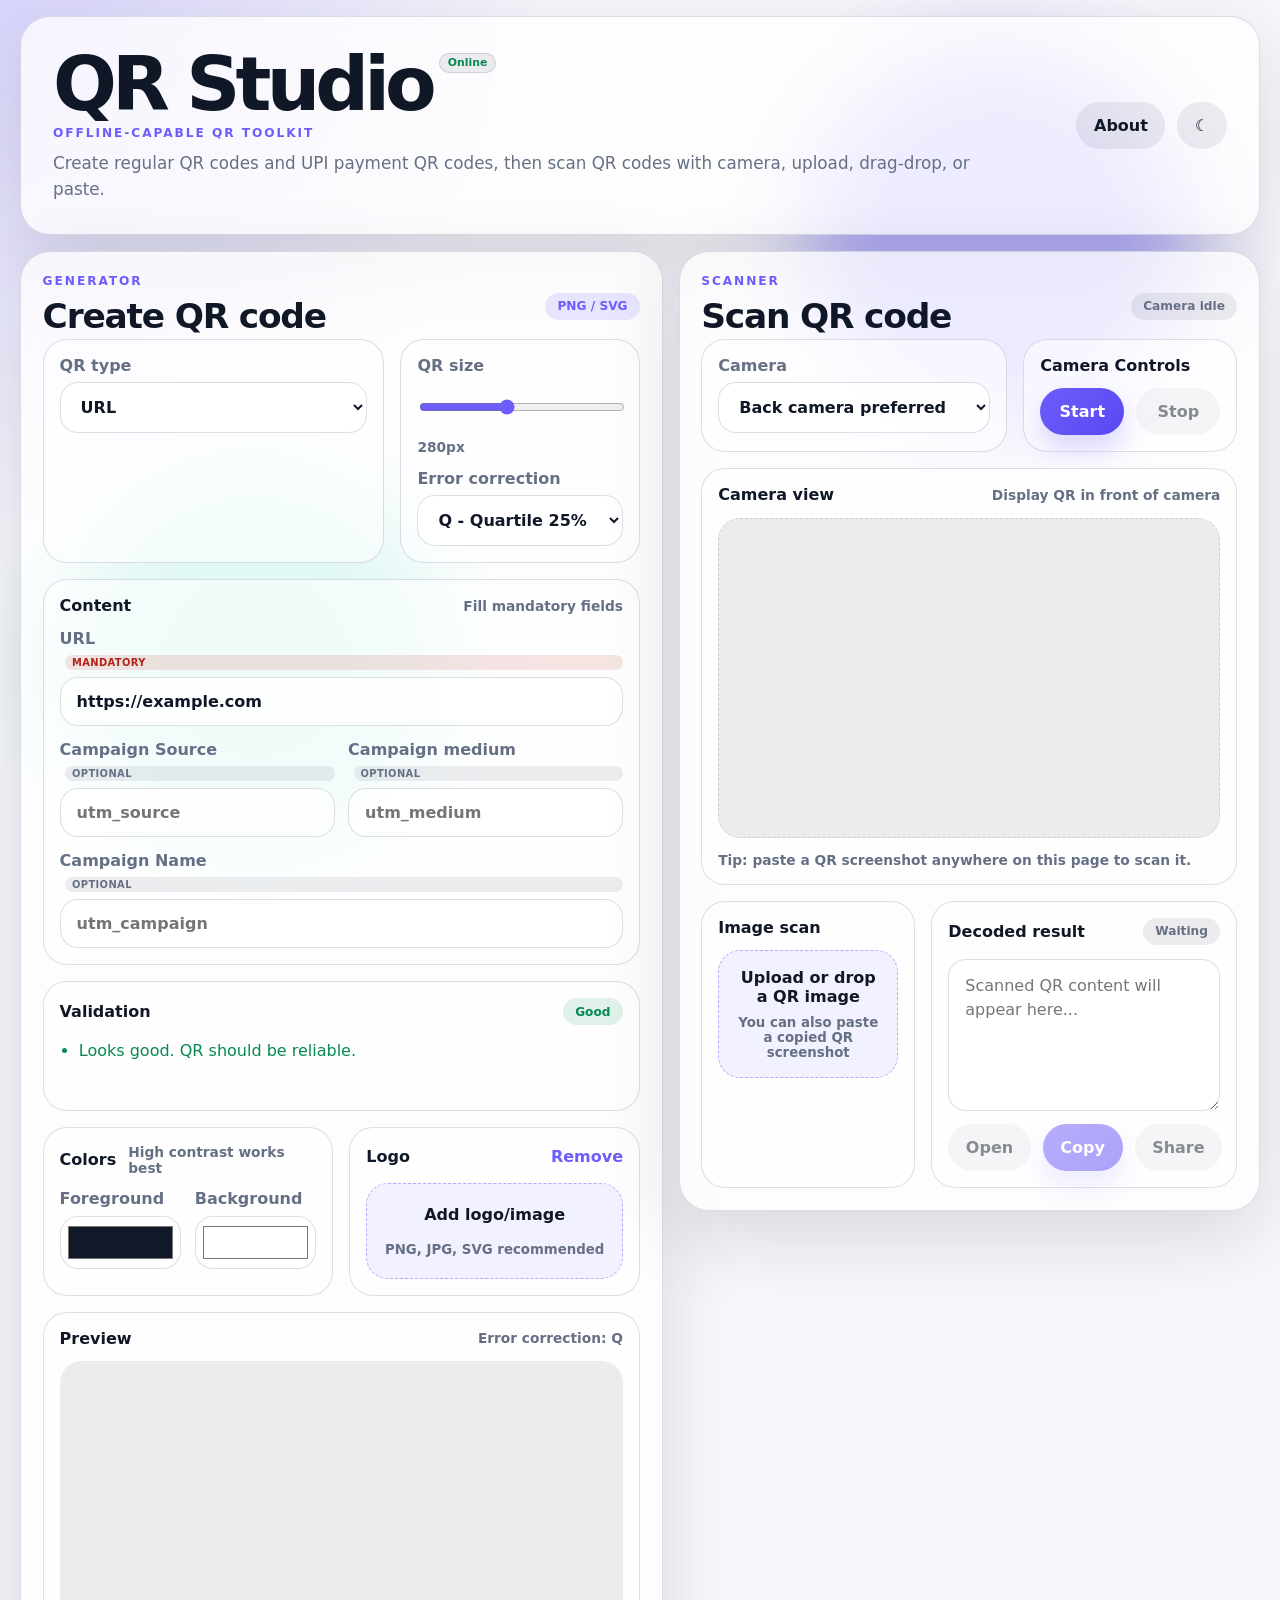
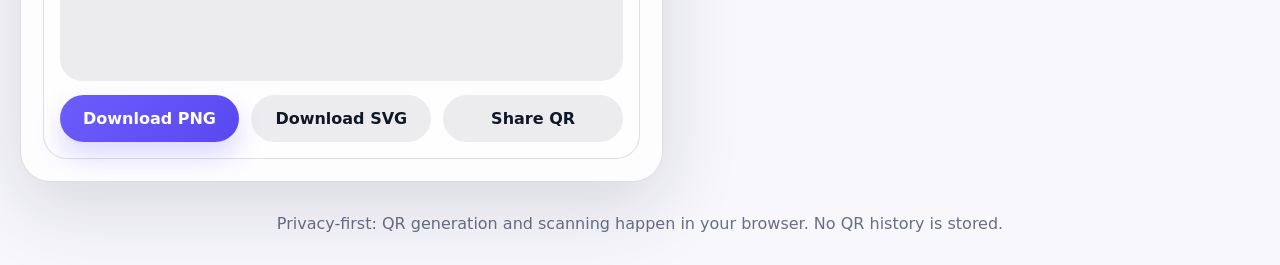
==== index.html @ bf559e19 "2026-05-28 Initial commit" ====
<!DOCTYPE html><html lang="en"><head><script>(()=>{try{const e=localStorage.getItem("theme"),t=matchMedia&&matchMedia("(prefers-color-scheme: dark)").matches;document.documentElement.dataset.theme=e||(t?"dark":"light")}catch(e){matchMedia&&matchMedia("(prefers-color-scheme: dark)").matches&&(document.documentElement.dataset.theme="dark")}})();</script><meta charset="UTF-8"><meta name="viewport" content="width=device-width, initial-scale=1.0, viewport-fit=cover"><meta name="format-detection" content="telephone=no, date=no, email=no, address=no"><meta name="HandheldFriendly" content="true"><meta name="MobileOptimized" content="width"><meta name="theme-color" content="#6d5dfc"><meta name="color-scheme" content="light dark"><meta name="mobile-web-app-capable" content="yes"><meta name="apple-mobile-web-app-capable" content="yes"><meta name="apple-mobile-web-app-title" content="QR Studio"><meta name="apple-mobile-web-app-status-bar-style" content="black-translucent"><meta name="msapplication-TileColor" content="#6d5dfc"><meta name="msapplication-tap-highlight" content="no"><meta name="robots" content="index, follow, max-image-preview:large"><meta name="author" content="BLZR"><link rel="manifest" href="manifest.webmanifest"><link rel="icon" href="assets/icon.svg" type="image/svg+xml"><link rel="apple-touch-icon" href="assets/icon-192.png"><link rel="preload" href="assets/styles.css" as="style"><link rel="preload" href="assets/vendor/qr-code-styling.min.js" as="script"><link rel="preload" href="assets/vendor/html5-qrcode.min.js" as="script"><link rel="stylesheet" href="assets/styles.css"><title>QR Studio - Free QR Code Generator, UPI QR Generator and Scanner</title><meta name="title" content="QR Studio - Free QR Code Generator, UPI QR Generator and Scanner"><meta name="description" content="Create QR codes including UPI payment QR codes, scan QR codes from camera, image upload, drag-drop, or clipboard paste. Responsive offline-capable PWA."><link rel="canonical" href="https://qr.blzr.sbs/"><meta property="og:type" content="website"><meta property="og:url" content="https://qr.blzr.sbs/"><meta property="og:site_name" content="QR Studio"><meta property="og:title" content="QR Studio - Free QR Code Generator, UPI QR Generator and Scanner"><meta property="og:description" content="Create QR codes including UPI payment QR codes, scan QR codes from camera, image upload, drag-drop, or clipboard paste. Responsive offline-capable PWA."><meta property="og:image" content="https://qr.blzr.sbs/assets/og-image.png"><meta property="og:image:secure_url" content="https://qr.blzr.sbs/assets/og-image.png"><meta property="og:image:type" content="image/png"><meta property="og:image:width" content="1200"><meta property="og:image:height" content="630"><meta property="og:image:alt" content="QR Studio preview showing QR and UPI generator features"><meta property="og:locale" content="en_US"><meta name="twitter:card" content="summary_large_image"><meta name="twitter:url" content="https://qr.blzr.sbs/"><meta name="twitter:title" content="QR Studio - Free QR Code Generator, UPI QR Generator and Scanner"><meta name="twitter:description" content="Create QR codes including UPI payment QR codes, scan QR codes from camera, image upload, drag-drop, or clipboard paste. Responsive offline-capable PWA."><meta name="twitter:image" content="https://qr.blzr.sbs/assets/og-image.png"><script type="application/ld+json">{"@context": "https://schema.org", "@type": "WebApplication", "name": "QR Studio", "url": "https://qr.blzr.sbs/", "description": "Create QR codes including UPI payment QR codes, scan QR codes from camera, image upload, drag-drop, or clipboard paste. Responsive offline-capable PWA.", "applicationCategory": "UtilitiesApplication", "operatingSystem": "Any", "isAccessibleForFree": true, "publisher": {"@type": "Organization", "name": "BLZR", "url": "https://qr.blzr.sbs/"}, "creator": {"@type": "Organization", "name": "BLZR", "url": "https://qr.blzr.sbs/"}, "offers": {"@type": "Offer", "price": "0", "priceCurrency": "USD"}, "featureList": ["QR code generator", "UPI QR generator", "Event QR generator", "URL UTM QR generator", "QR scanner", "Offline PWA"], "image": "https://qr.blzr.sbs/assets/og-image.png", "screenshot": "https://qr.blzr.sbs/assets/og-image.png"}</script><script type="application/ld+json">{"@context": "https://schema.org", "@type": "WebSite", "name": "QR Studio", "url": "https://qr.blzr.sbs/", "description": "Create QR codes including UPI payment QR codes, scan QR codes from camera, image upload, drag-drop, or clipboard paste. Responsive offline-capable PWA.", "publisher": {"@type": "Organization", "name": "BLZR", "url": "https://qr.blzr.sbs/"}, "inLanguage": "en"}</script></head><body><div id="preloader" class="preloader"><div class="loader-card"><span class="spinner"></span><strong>Loading QR Studio...</strong></div></div><div class="bg-orb orb-one"></div><div class="bg-orb orb-two"></div><header class="site-header glass shell"><div class="hero-copy"><div class="hero-title-row"><h1>QR Studio</h1><span id="networkStatus" class="status-badge">Checking...</span></div><p class="eyebrow toolkit-label">Offline-capable QR toolkit</p><p class="subtitle">Create regular QR codes and UPI payment QR codes, then scan QR codes with camera, upload, drag-drop, or paste.</p></div><nav class="header-actions"><button id="reloadUpdateBtn" class="status-button hidden" type="button">New version available — reload</button><a class="btn secondary" href="about.html">About</a><button id="installBtn" class="btn secondary hidden" type="button">Install</button><button id="themeToggle" class="icon-btn" type="button" aria-label="Toggle theme">☾</button></nav></header><main class="app-shell shell"><section class="panel glass"><div class="section-heading"><div><p class="eyebrow">Generator</p><h2>Create QR code</h2></div><span class="pill">PNG / SVG</span></div><div class="bento-grid generator-grid"><div class="bento-tile tile-type"><label>QR type<select id="qrType"><option value="text">Plain text</option><option value="url" selected>URL</option><option value="upi">UPI payment</option><option value="wifi">Wi‑Fi</option><option value="vcard">Contact card</option><option value="email">Email</option><option value="phone">Phone / SMS</option><option value="event">Event</option></select></label></div><div class="bento-tile tile-size"><label>QR size<input id="qrSize" type="range" min="180" max="420" value="280"><span id="sizeValue" class="hint">280px</span></label><label>Error correction<select id="errorCorrection"><option value="L">L - Low 7%</option><option value="M">M - Medium 15%</option><option value="Q" selected>Q - Quartile 25%</option><option value="H">H - High 30%</option></select></label></div><div class="bento-tile tile-fields"><div class="tile-title-row"><strong>Content</strong><span class="hint">Fill mandatory fields</span></div><div id="dynamicFields" class="dynamic-fields single"><label class="span-full">URL <span class="field-meta mandatory">Mandatory</span><input id="field-url" type="url" value="https://example.com"></label></div></div><div class="bento-tile tile-validation"><div class="tile-title-row"><strong>Validation</strong><span id="validationBadge" class="pill muted">Checking</span></div><ul id="validationList" class="validation-list"><li>Enter QR content to begin.</li></ul></div><div class="bento-tile tile-colors"><div class="tile-title-row"><strong>Colors</strong><span class="hint">High contrast works best</span></div><div class="color-pair"><label>Foreground<input id="foregroundColor" type="color" value="#111827"></label><label>Background<input id="backgroundColor" type="color" value="#ffffff"></label></div></div><div class="bento-tile tile-logo"><div class="tile-title-row"><strong>Logo</strong><button id="clearLogoBtn" class="text-btn" type="button">Remove</button></div><label class="file-drop compact" for="logoInput"><input id="logoInput" type="file" accept="image/*"><span>Add logo/image</span><small>PNG, JPG, SVG recommended</small></label></div><div class="bento-tile tile-preview"><div class="tile-title-row"><strong>Preview</strong><span id="previewEcHint" class="hint">Error correction: Q</span></div><div class="qr-preview-wrap"><div id="qrPreview" class="qr-preview"></div></div><div class="actions-row stretch-actions"><button id="downloadPngBtn" class="btn primary" type="button">Download PNG</button><button id="downloadSvgBtn" class="btn secondary" type="button">Download SVG</button><button id="shareQrBtn" class="btn secondary" type="button">Share QR</button></div></div></div></section><section class="panel glass"><div class="section-heading"><div><p class="eyebrow">Scanner</p><h2>Scan QR code</h2></div><span id="permissionBadge" class="pill muted">Camera idle</span></div><div class="bento-grid scanner-grid"><div class="bento-tile tile-camera-select"><label>Camera<select id="cameraSelect"><option value="environment">Back camera preferred</option><option value="user">Front camera preferred</option></select></label></div><div class="bento-tile tile-camera-actions"><strong>Camera Controls</strong><div class="actions-row stretch-actions"><button id="startScanBtn" class="btn primary" type="button">Start</button><button id="stopScanBtn" class="btn secondary" type="button" disabled>Stop</button></div></div><div class="bento-tile tile-reader"><div class="tile-title-row"><strong>Camera view</strong><span class="hint">Display QR in front of camera</span></div><div id="reader" class="reader"></div><p class="hint no-margin">Tip: paste a QR screenshot anywhere on this page to scan it.</p></div><div class="bento-tile tile-upload"><div class="tile-title-row"><strong>Image scan</strong></div><label class="file-drop" for="imageScanInput" id="imageDropZone"><input id="imageScanInput" type="file" accept="image/*"><span>Upload or drop a QR image</span><small>You can also paste a copied QR screenshot</small></label></div><div class="bento-tile tile-result"><div class="result-header"><strong>Decoded result</strong><span id="resultType" class="pill muted">Waiting</span></div><textarea id="scanResult" readonly placeholder="Scanned QR content will appear here..."></textarea><div class="actions-row stretch-actions"><button id="openUrlBtn" class="btn secondary" type="button" disabled>Open</button><button id="copyResultBtn" class="btn primary" type="button" disabled>Copy</button><button id="shareResultBtn" class="btn secondary" type="button" disabled>Share</button></div></div></div></section></main><footer class="site-footer shell"><p>Privacy-first: QR generation and scanning happen in your browser. No QR history is stored.</p></footer><script defer src="assets/vendor/qr-code-styling.min.js"></script><script defer src="assets/vendor/html5-qrcode.min.js"></script><script defer src="assets/app.js?v=2026-05-28"></script></body></html>
---- assets/styles.css ----
:root{color-scheme:light dark;--bg:#f7f7fc;--text:#101828;--muted:#667085;--panel:#ffffffbd;--tile:#ffffff8c;--tile-strong:#ffffffbf;--primary:#6d5dfc;--primary-strong:#5948f0;--secondary:#10182813;--border:#66708538;--ok:#078952;--warn:#b54708;--danger:#b42318;--shadow:0 24px 80px #141c2d24;--radius-xl:30px;--radius-lg:24px;--radius-md:18px;--gap:1rem}@media (prefers-color-scheme: dark){:root:not([data-theme="light"]){--bg:#090d1a;--text:#f9fafb;--muted:#aab2c5;--panel:#0f172abd;--tile:#ffffff12;--tile-strong:#ffffff1a;--secondary:#ffffff17;--border:#ffffff24;--shadow:0 24px 80px #00000061}}[data-theme=dark]{--bg:#090d1a;--text:#f9fafb;--muted:#aab2c5;--panel:#0f172abd;--tile:#ffffff12;--tile-strong:#ffffff1a;--secondary:#ffffff17;--border:#ffffff24;--shadow:0 24px 80px #00000061}*{box-sizing:border-box}html{-webkit-text-size-adjust:100%;text-size-adjust:100%;scroll-behavior:smooth}body{margin:0;min-height:100dvh;font-family:Inter,ui-sans-serif,system-ui,-apple-system,BlinkMacSystemFont,"Segoe UI",sans-serif;color:var(--text);background:radial-gradient(circle at top left,#6d5dfc38,transparent 34rem),var(--bg);overflow-x:hidden;padding-left:env(safe-area-inset-left);padding-right:env(safe-area-inset-right)}button,input,select,textarea{font:inherit;font-size:16px}a{color:inherit}.preloader{position:fixed;inset:0;z-index:9999;display:grid;place-items:center;background:radial-gradient(circle at top left,#6d5dfc29,transparent 34rem),var(--bg);transition:opacity .25s ease,visibility .25s ease}.preloader.is-hidden{opacity:0;visibility:hidden}.loader-card{display:flex;align-items:center;gap:.9rem;padding:1rem 1.2rem;border-radius:999px;background:var(--panel);border:1px solid var(--border);box-shadow:var(--shadow);color:var(--text)}.spinner{width:1.35rem;height:1.35rem;border-radius:50%;border:3px solid var(--secondary);border-top-color:var(--primary);animation:spin .8s linear infinite}@keyframes spin{to{transform:rotate(360deg)}}.bg-orb{position:fixed;z-index:-1;width:24rem;height:24rem;border-radius:999px;filter:blur(42px);opacity:.45;pointer-events:none}.orb-one{top:6%;right:7%;background:#6d5dfc}.orb-two{bottom:5%;left:5%;background:#08c7a5}.glass{background:var(--panel);border:1px solid var(--border);box-shadow:var(--shadow);backdrop-filter:blur(18px);-webkit-backdrop-filter:blur(18px)}.shell{width:min(1240px,calc(100% - 2rem));margin-inline:auto}.site-header,.site-footer{margin-top:1rem;margin-bottom:1rem;border-radius:var(--radius-xl)}.site-header{display:flex;justify-content:space-between;gap:1rem;align-items:center;padding:clamp(1.1rem,3vw,2rem)}.hero-copy{min-width:0}.hero-title-row{display:flex;align-items:flex-start;gap:.45rem;flex-wrap:wrap}.hero-title-row h1{margin-bottom:0}.toolkit-label{margin-top:.35rem;margin-bottom:.5rem}.status-badge{border:1px solid var(--border);background:var(--secondary);border-radius:999px;padding:.22rem .48rem;color:var(--muted);font-weight:900;white-space:nowrap;font-size:.68rem;line-height:1;transform:translateY(.25rem)}.status-badge.online{color:var(--ok)}.status-badge.offline{color:var(--warn)}.status-button{border:1px solid var(--border);background:var(--secondary);border-radius:999px;padding:.55rem .9rem;cursor:pointer;color:var(--primary);font-weight:900;white-space:nowrap}h1,h2,p{margin-top:0}h1{margin-bottom:.35rem;font-size:clamp(2rem,6vw,4.7rem);letter-spacing:-.065em;line-height:.95}h2{margin-bottom:.25rem;font-size:clamp(1.45rem,3vw,2.15rem);letter-spacing:-.035em;line-height:1.05}.subtitle{margin-bottom:0;max-width:60rem;color:var(--muted);font-size:1.05rem;line-height:1.55}.eyebrow{margin-bottom:.65rem;color:var(--primary);text-transform:uppercase;font-weight:900;font-size:.76rem;letter-spacing:.16em}.no-margin{margin:0}.header-actions,.actions-row,.section-heading,.result-header,.tile-title-row{display:flex;align-items:center;gap:.75rem}.header-actions,.section-heading,.result-header,.tile-title-row{justify-content:space-between}.app-shell{display:grid;grid-template-columns:minmax(0,1.05fr) minmax(0,.95fr);gap:var(--gap);align-items:start}.panel{border-radius:var(--radius-xl);padding:clamp(1rem,2vw,1.35rem);min-width:0}.bento-grid{display:grid;grid-template-columns:repeat(12,minmax(0,1fr));gap:var(--gap);align-items:stretch}.bento-tile{min-width:0;border-radius:var(--radius-lg);padding:1rem;background:var(--tile);border:1px solid var(--border);display:flex;flex-direction:column;gap:.85rem}.generator-grid .tile-type{grid-column:span 7}.generator-grid .tile-size{grid-column:span 5}.generator-grid .tile-fields,.generator-grid .tile-validation{grid-column:span 12;min-height:130px}.generator-grid .tile-colors,.generator-grid .tile-logo{grid-column:span 6}.generator-grid .tile-preview,.scanner-grid .tile-reader{grid-column:span 12}.scanner-grid .tile-camera-select{grid-column:span 7}.scanner-grid .tile-camera-actions{grid-column:span 5;justify-content:end}.scanner-grid .tile-upload{grid-column:span 5}.scanner-grid .tile-result{grid-column:span 7}.stretch-actions{width:100%}.stretch-actions .btn{flex:1 1 0}.dynamic-fields{display:grid;grid-template-columns:repeat(2,minmax(0,1fr));gap:.85rem;width:100%}.dynamic-fields.single{grid-template-columns:1fr}.dynamic-fields .span-full{grid-column:1/-1}.color-pair{display:grid;grid-template-columns:repeat(2,minmax(0,1fr));gap:.85rem}label{display:grid;gap:.45rem;color:var(--muted);font-weight:800}input,select,textarea{width:100%;border:1px solid var(--border);border-radius:var(--radius-md);padding:.88rem 1rem;color:var(--text);background:var(--tile-strong);outline:none;min-width:0}select{appearance:auto;color:var(--text);background-color:var(--tile-strong)}select option{color:#101828;background:#fff}[data-theme=dark] select,[data-theme=dark] input,[data-theme=dark] textarea{color:#f9fafb;background-color:#202738}[data-theme=dark] select option{color:#f9fafb;background:#202738}textarea{min-height:8.5rem;resize:vertical;line-height:1.5}#dynamicFields textarea{min-height:9rem}input[type=range]{padding-inline:0;accent-color:var(--primary)}input[type=color]{height:3.35rem;padding:.35rem;cursor:pointer}input[type=checkbox]{width:auto;accent-color:var(--primary)}input:focus,select:focus,textarea:focus,.btn:focus-visible,.icon-btn:focus-visible,a:focus-visible{outline:0;border-color:var(--primary);box-shadow:0 0 0 4px #6d5dfc29}.field-meta{display:inline-flex;margin-left:.35rem;padding:.12rem .42rem;border-radius:999px;font-size:.62rem;letter-spacing:.04em;text-transform:uppercase}.field-meta.mandatory{color:var(--danger);background:#b423181f}.field-meta.optional{color:var(--muted);background:var(--secondary)}.checkbox-label{grid-template-columns:1fr auto;align-items:center}.btn,.icon-btn,.text-btn{border:0;cursor:pointer;border-radius:999px;font-weight:900;text-decoration:none;transition:transform .2s ease,opacity .2s ease}.btn,.icon-btn{padding:.88rem 1.1rem}.text-btn{padding:.2rem 0;background:transparent;color:var(--primary)}.btn:hover:not(:disabled),.icon-btn:hover,.text-btn:hover{transform:translateY(-1px)}.btn:disabled{opacity:.5;cursor:not-allowed;transform:none}.primary{background:linear-gradient(135deg,var(--primary),var(--primary-strong));color:#fff;box-shadow:0 14px 26px #6d5dfc3d}.secondary,.icon-btn{background:var(--secondary);color:var(--text)}.hidden{display:none!important}.pill{display:inline-flex;align-items:center;border-radius:999px;padding:.42rem .78rem;background:#6d5dfc24;color:var(--primary);font-weight:900;font-size:.76rem;white-space:nowrap}.pill.muted{color:var(--muted);background:var(--secondary)}.pill.ok{color:var(--ok);background:#0789521f}.pill.warn{color:var(--warn);background:#b547081f}.pill.danger{color:var(--danger);background:#b423181f}.hint{color:var(--muted);font-size:.86rem;font-weight:700}.upi-help{font-size:.85rem;color:var(--muted);line-height:1.45;margin:0}.validation-list{margin:0;padding-left:1.2rem;color:var(--muted);line-height:1.55}.validation-list li.ok{color:var(--ok)}.validation-list li.warn{color:var(--warn)}.validation-list li.error{color:var(--danger)}.qr-preview-wrap{display:grid;place-items:center;padding:1rem;border-radius:22px;background:var(--secondary);min-height:320px;overflow:auto}.qr-preview{display:grid;place-items:center}.qr-preview svg,.qr-preview canvas{max-width:100%;height:auto}.reader{overflow:hidden;min-height:320px;border:1.5px dashed var(--border);border-radius:22px;background:var(--secondary)}.reader video{border-radius:18px}.reader>div{border:0!important}.file-drop{min-height:8rem;display:grid;place-items:center;text-align:center;border:1.5px dashed #6d5dfc7a;border-radius:22px;padding:1rem;background:#6d5dfc14;cursor:pointer;color:var(--text)}.file-drop.compact{min-height:6rem}.file-drop input{display:none}.file-drop span{font-weight:900}.file-drop small{color:var(--muted);font-weight:700}.file-drop.dragover{border-color:var(--primary);background:#6d5dfc2e}.tile-result textarea{min-height:9.5rem}.site-footer{padding:1rem 1.25rem;color:var(--muted);text-align:center;padding-bottom:calc(1rem + env(safe-area-inset-bottom))}.site-footer p{margin:0}.content-shell{display:grid;gap:1rem}.content-panel{line-height:1.65}.feature-list{line-height:1.7}details{padding:1rem;border-radius:18px;background:var(--secondary);margin:.75rem 0}summary{font-weight:900;cursor:pointer}@media(max-width:1100px){.app-shell{grid-template-columns:1fr}}@media(max-width:720px){.site-header{align-items:flex-start;flex-direction:column}.header-actions{width:100%;justify-content:space-between;flex-wrap:wrap}.hero-title-row{align-items:flex-start}.bento-grid{grid-template-columns:1fr}.generator-grid .tile-type,.generator-grid .tile-size,.generator-grid .tile-fields,.generator-grid .tile-validation,.generator-grid .tile-colors,.generator-grid .tile-logo,.generator-grid .tile-preview,.scanner-grid .tile-camera-select,.scanner-grid .tile-camera-actions,.scanner-grid .tile-reader,.scanner-grid .tile-upload,.scanner-grid .tile-result{grid-column:1/-1}.dynamic-fields,.color-pair{grid-template-columns:1fr}.dynamic-fields .span-full{grid-column:auto}.actions-row{flex-wrap:wrap}.stretch-actions .btn{flex-basis:100%}.qr-preview-wrap,.reader{min-height:270px}}@media(prefers-reduced-motion:reduce){*,::before,::after{animation:none!important;transition:none!important;scroll-behavior:auto!important}}
---- assets/styles.css ----
:root{color-scheme:light dark;--bg:#f7f7fc;--text:#101828;--muted:#667085;--panel:#ffffffbd;--tile:#ffffff8c;--tile-strong:#ffffffbf;--primary:#6d5dfc;--primary-strong:#5948f0;--secondary:#10182813;--border:#66708538;--ok:#078952;--warn:#b54708;--danger:#b42318;--shadow:0 24px 80px #141c2d24;--radius-xl:30px;--radius-lg:24px;--radius-md:18px;--gap:1rem}@media (prefers-color-scheme: dark){:root:not([data-theme="light"]){--bg:#090d1a;--text:#f9fafb;--muted:#aab2c5;--panel:#0f172abd;--tile:#ffffff12;--tile-strong:#ffffff1a;--secondary:#ffffff17;--border:#ffffff24;--shadow:0 24px 80px #00000061}}[data-theme=dark]{--bg:#090d1a;--text:#f9fafb;--muted:#aab2c5;--panel:#0f172abd;--tile:#ffffff12;--tile-strong:#ffffff1a;--secondary:#ffffff17;--border:#ffffff24;--shadow:0 24px 80px #00000061}*{box-sizing:border-box}html{-webkit-text-size-adjust:100%;text-size-adjust:100%;scroll-behavior:smooth}body{margin:0;min-height:100dvh;font-family:Inter,ui-sans-serif,system-ui,-apple-system,BlinkMacSystemFont,"Segoe UI",sans-serif;color:var(--text);background:radial-gradient(circle at top left,#6d5dfc38,transparent 34rem),var(--bg);overflow-x:hidden;padding-left:env(safe-area-inset-left);padding-right:env(safe-area-inset-right)}button,input,select,textarea{font:inherit;font-size:16px}a{color:inherit}.preloader{position:fixed;inset:0;z-index:9999;display:grid;place-items:center;background:radial-gradient(circle at top left,#6d5dfc29,transparent 34rem),var(--bg);transition:opacity .25s ease,visibility .25s ease}.preloader.is-hidden{opacity:0;visibility:hidden}.loader-card{display:flex;align-items:center;gap:.9rem;padding:1rem 1.2rem;border-radius:999px;background:var(--panel);border:1px solid var(--border);box-shadow:var(--shadow);color:var(--text)}.spinner{width:1.35rem;height:1.35rem;border-radius:50%;border:3px solid var(--secondary);border-top-color:var(--primary);animation:spin .8s linear infinite}@keyframes spin{to{transform:rotate(360deg)}}.bg-orb{position:fixed;z-index:-1;width:24rem;height:24rem;border-radius:999px;filter:blur(42px);opacity:.45;pointer-events:none}.orb-one{top:6%;right:7%;background:#6d5dfc}.orb-two{bottom:5%;left:5%;background:#08c7a5}.glass{background:var(--panel);border:1px solid var(--border);box-shadow:var(--shadow);backdrop-filter:blur(18px);-webkit-backdrop-filter:blur(18px)}.shell{width:min(1240px,calc(100% - 2rem));margin-inline:auto}.site-header,.site-footer{margin-top:1rem;margin-bottom:1rem;border-radius:var(--radius-xl)}.site-header{display:flex;justify-content:space-between;gap:1rem;align-items:center;padding:clamp(1.1rem,3vw,2rem)}.hero-copy{min-width:0}.hero-title-row{display:flex;align-items:flex-start;gap:.45rem;flex-wrap:wrap}.hero-title-row h1{margin-bottom:0}.toolkit-label{margin-top:.35rem;margin-bottom:.5rem}.status-badge{border:1px solid var(--border);background:var(--secondary);border-radius:999px;padding:.22rem .48rem;color:var(--muted);font-weight:900;white-space:nowrap;font-size:.68rem;line-height:1;transform:translateY(.25rem)}.status-badge.online{color:var(--ok)}.status-badge.offline{color:var(--warn)}.status-button{border:1px solid var(--border);background:var(--secondary);border-radius:999px;padding:.55rem .9rem;cursor:pointer;color:var(--primary);font-weight:900;white-space:nowrap}h1,h2,p{margin-top:0}h1{margin-bottom:.35rem;font-size:clamp(2rem,6vw,4.7rem);letter-spacing:-.065em;line-height:.95}h2{margin-bottom:.25rem;font-size:clamp(1.45rem,3vw,2.15rem);letter-spacing:-.035em;line-height:1.05}.subtitle{margin-bottom:0;max-width:60rem;color:var(--muted);font-size:1.05rem;line-height:1.55}.eyebrow{margin-bottom:.65rem;color:var(--primary);text-transform:uppercase;font-weight:900;font-size:.76rem;letter-spacing:.16em}.no-margin{margin:0}.header-actions,.actions-row,.section-heading,.result-header,.tile-title-row{display:flex;align-items:center;gap:.75rem}.header-actions,.section-heading,.result-header,.tile-title-row{justify-content:space-between}.app-shell{display:grid;grid-template-columns:minmax(0,1.05fr) minmax(0,.95fr);gap:var(--gap);align-items:start}.panel{border-radius:var(--radius-xl);padding:clamp(1rem,2vw,1.35rem);min-width:0}.bento-grid{display:grid;grid-template-columns:repeat(12,minmax(0,1fr));gap:var(--gap);align-items:stretch}.bento-tile{min-width:0;border-radius:var(--radius-lg);padding:1rem;background:var(--tile);border:1px solid var(--border);display:flex;flex-direction:column;gap:.85rem}.generator-grid .tile-type{grid-column:span 7}.generator-grid .tile-size{grid-column:span 5}.generator-grid .tile-fields,.generator-grid .tile-validation{grid-column:span 12;min-height:130px}.generator-grid .tile-colors,.generator-grid .tile-logo{grid-column:span 6}.generator-grid .tile-preview,.scanner-grid .tile-reader{grid-column:span 12}.scanner-grid .tile-camera-select{grid-column:span 7}.scanner-grid .tile-camera-actions{grid-column:span 5;justify-content:end}.scanner-grid .tile-upload{grid-column:span 5}.scanner-grid .tile-result{grid-column:span 7}.stretch-actions{width:100%}.stretch-actions .btn{flex:1 1 0}.dynamic-fields{display:grid;grid-template-columns:repeat(2,minmax(0,1fr));gap:.85rem;width:100%}.dynamic-fields.single{grid-template-columns:1fr}.dynamic-fields .span-full{grid-column:1/-1}.color-pair{display:grid;grid-template-columns:repeat(2,minmax(0,1fr));gap:.85rem}label{display:grid;gap:.45rem;color:var(--muted);font-weight:800}input,select,textarea{width:100%;border:1px solid var(--border);border-radius:var(--radius-md);padding:.88rem 1rem;color:var(--text);background:var(--tile-strong);outline:none;min-width:0}select{appearance:auto;color:var(--text);background-color:var(--tile-strong)}select option{color:#101828;background:#fff}[data-theme=dark] select,[data-theme=dark] input,[data-theme=dark] textarea{color:#f9fafb;background-color:#202738}[data-theme=dark] select option{color:#f9fafb;background:#202738}textarea{min-height:8.5rem;resize:vertical;line-height:1.5}#dynamicFields textarea{min-height:9rem}input[type=range]{padding-inline:0;accent-color:var(--primary)}input[type=color]{height:3.35rem;padding:.35rem;cursor:pointer}input[type=checkbox]{width:auto;accent-color:var(--primary)}input:focus,select:focus,textarea:focus,.btn:focus-visible,.icon-btn:focus-visible,a:focus-visible{outline:0;border-color:var(--primary);box-shadow:0 0 0 4px #6d5dfc29}.field-meta{display:inline-flex;margin-left:.35rem;padding:.12rem .42rem;border-radius:999px;font-size:.62rem;letter-spacing:.04em;text-transform:uppercase}.field-meta.mandatory{color:var(--danger);background:#b423181f}.field-meta.optional{color:var(--muted);background:var(--secondary)}.checkbox-label{grid-template-columns:1fr auto;align-items:center}.btn,.icon-btn,.text-btn{border:0;cursor:pointer;border-radius:999px;font-weight:900;text-decoration:none;transition:transform .2s ease,opacity .2s ease}.btn,.icon-btn{padding:.88rem 1.1rem}.text-btn{padding:.2rem 0;background:transparent;color:var(--primary)}.btn:hover:not(:disabled),.icon-btn:hover,.text-btn:hover{transform:translateY(-1px)}.btn:disabled{opacity:.5;cursor:not-allowed;transform:none}.primary{background:linear-gradient(135deg,var(--primary),var(--primary-strong));color:#fff;box-shadow:0 14px 26px #6d5dfc3d}.secondary,.icon-btn{background:var(--secondary);color:var(--text)}.hidden{display:none!important}.pill{display:inline-flex;align-items:center;border-radius:999px;padding:.42rem .78rem;background:#6d5dfc24;color:var(--primary);font-weight:900;font-size:.76rem;white-space:nowrap}.pill.muted{color:var(--muted);background:var(--secondary)}.pill.ok{color:var(--ok);background:#0789521f}.pill.warn{color:var(--warn);background:#b547081f}.pill.danger{color:var(--danger);background:#b423181f}.hint{color:var(--muted);font-size:.86rem;font-weight:700}.upi-help{font-size:.85rem;color:var(--muted);line-height:1.45;margin:0}.validation-list{margin:0;padding-left:1.2rem;color:var(--muted);line-height:1.55}.validation-list li.ok{color:var(--ok)}.validation-list li.warn{color:var(--warn)}.validation-list li.error{color:var(--danger)}.qr-preview-wrap{display:grid;place-items:center;padding:1rem;border-radius:22px;background:var(--secondary);min-height:320px;overflow:auto}.qr-preview{display:grid;place-items:center}.qr-preview svg,.qr-preview canvas{max-width:100%;height:auto}.reader{overflow:hidden;min-height:320px;border:1.5px dashed var(--border);border-radius:22px;background:var(--secondary)}.reader video{border-radius:18px}.reader>div{border:0!important}.file-drop{min-height:8rem;display:grid;place-items:center;text-align:center;border:1.5px dashed #6d5dfc7a;border-radius:22px;padding:1rem;background:#6d5dfc14;cursor:pointer;color:var(--text)}.file-drop.compact{min-height:6rem}.file-drop input{display:none}.file-drop span{font-weight:900}.file-drop small{color:var(--muted);font-weight:700}.file-drop.dragover{border-color:var(--primary);background:#6d5dfc2e}.tile-result textarea{min-height:9.5rem}.site-footer{padding:1rem 1.25rem;color:var(--muted);text-align:center;padding-bottom:calc(1rem + env(safe-area-inset-bottom))}.site-footer p{margin:0}.content-shell{display:grid;gap:1rem}.content-panel{line-height:1.65}.feature-list{line-height:1.7}details{padding:1rem;border-radius:18px;background:var(--secondary);margin:.75rem 0}summary{font-weight:900;cursor:pointer}@media(max-width:1100px){.app-shell{grid-template-columns:1fr}}@media(max-width:720px){.site-header{align-items:flex-start;flex-direction:column}.header-actions{width:100%;justify-content:space-between;flex-wrap:wrap}.hero-title-row{align-items:flex-start}.bento-grid{grid-template-columns:1fr}.generator-grid .tile-type,.generator-grid .tile-size,.generator-grid .tile-fields,.generator-grid .tile-validation,.generator-grid .tile-colors,.generator-grid .tile-logo,.generator-grid .tile-preview,.scanner-grid .tile-camera-select,.scanner-grid .tile-camera-actions,.scanner-grid .tile-reader,.scanner-grid .tile-upload,.scanner-grid .tile-result{grid-column:1/-1}.dynamic-fields,.color-pair{grid-template-columns:1fr}.dynamic-fields .span-full{grid-column:auto}.actions-row{flex-wrap:wrap}.stretch-actions .btn{flex-basis:100%}.qr-preview-wrap,.reader{min-height:270px}}@media(prefers-reduced-motion:reduce){*,::before,::after{animation:none!important;transition:none!important;scroll-behavior:auto!important}}
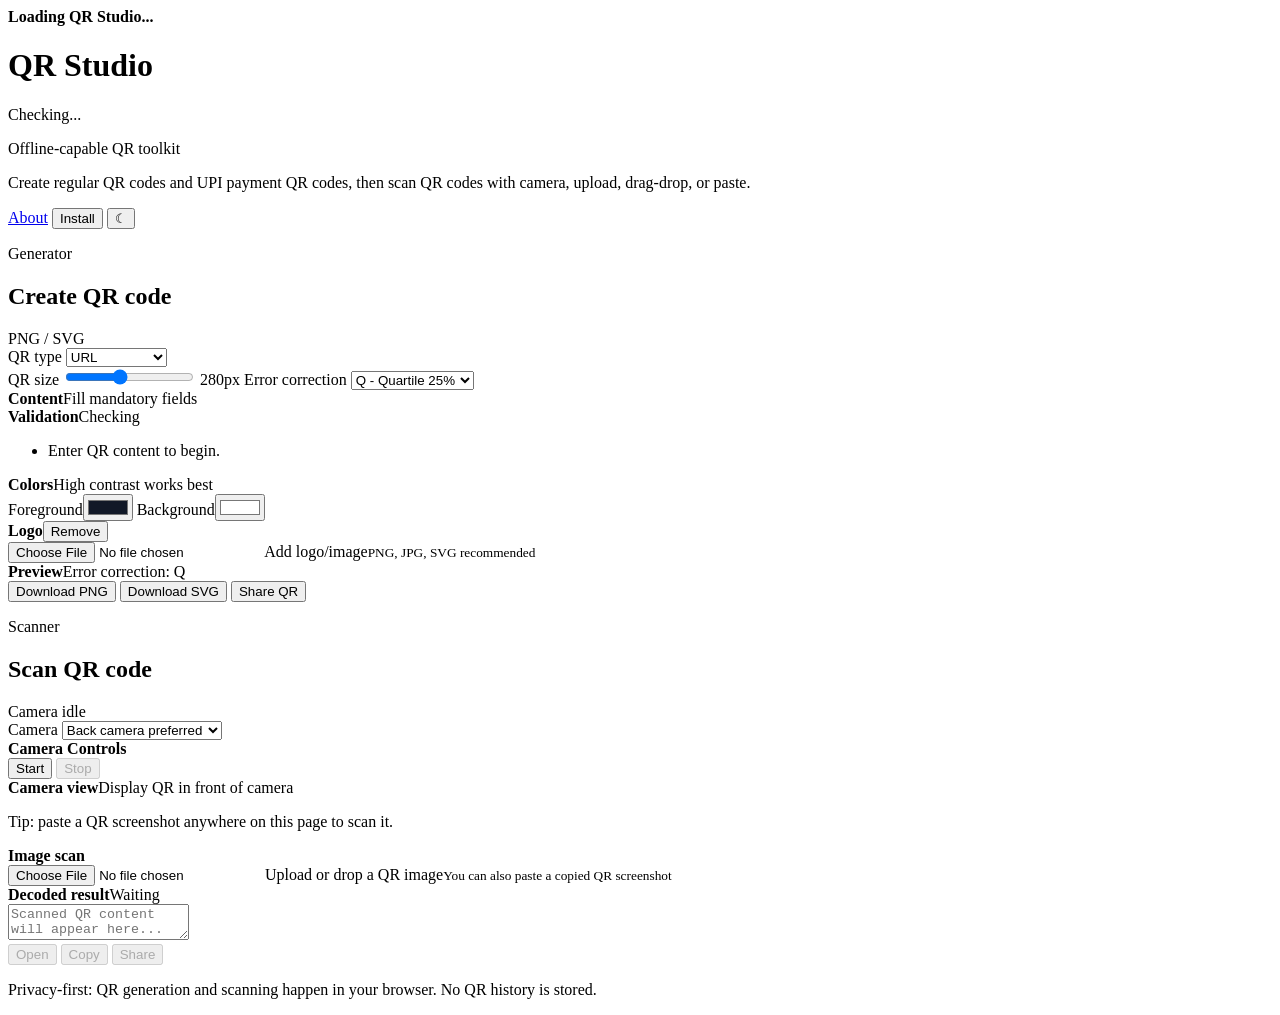
==== commit 2f82199e: "Modifying files" ====
--- a/index.html
+++ b/index.html
@@ -1 +1,169 @@
-<!DOCTYPE html><html lang="en"><head><script>(()=>{try{const e=localStorage.getItem("theme"),t=matchMedia&&matchMedia("(prefers-color-scheme: dark)").matches;document.documentElement.dataset.theme=e||(t?"dark":"light")}catch(e){matchMedia&&matchMedia("(prefers-color-scheme: dark)").matches&&(document.documentElement.dataset.theme="dark")}})();</script><meta charset="UTF-8"><meta name="viewport" content="width=device-width, initial-scale=1.0, viewport-fit=cover"><meta name="format-detection" content="telephone=no, date=no, email=no, address=no"><meta name="HandheldFriendly" content="true"><meta name="MobileOptimized" content="width"><meta name="theme-color" content="#6d5dfc"><meta name="color-scheme" content="light dark"><meta name="mobile-web-app-capable" content="yes"><meta name="apple-mobile-web-app-capable" content="yes"><meta name="apple-mobile-web-app-title" content="QR Studio"><meta name="apple-mobile-web-app-status-bar-style" content="black-translucent"><meta name="msapplication-TileColor" content="#6d5dfc"><meta name="msapplication-tap-highlight" content="no"><meta name="robots" content="index, follow, max-image-preview:large"><meta name="author" content="BLZR"><link rel="manifest" href="manifest.webmanifest"><link rel="icon" href="assets/icon.svg" type="image/svg+xml"><link rel="apple-touch-icon" href="assets/icon-192.png"><link rel="preload" href="assets/styles.css" as="style"><link rel="preload" href="assets/vendor/qr-code-styling.min.js" as="script"><link rel="preload" href="assets/vendor/html5-qrcode.min.js" as="script"><link rel="stylesheet" href="assets/styles.css"><title>QR Studio - Free QR Code Generator, UPI QR Generator and Scanner</title><meta name="title" content="QR Studio - Free QR Code Generator, UPI QR Generator and Scanner"><meta name="description" content="Create QR codes including UPI payment QR codes, scan QR codes from camera, image upload, drag-drop, or clipboard paste. Responsive offline-capable PWA."><link rel="canonical" href="https://qr.blzr.sbs/"><meta property="og:type" content="website"><meta property="og:url" content="https://qr.blzr.sbs/"><meta property="og:site_name" content="QR Studio"><meta property="og:title" content="QR Studio - Free QR Code Generator, UPI QR Generator and Scanner"><meta property="og:description" content="Create QR codes including UPI payment QR codes, scan QR codes from camera, image upload, drag-drop, or clipboard paste. Responsive offline-capable PWA."><meta property="og:image" content="https://qr.blzr.sbs/assets/og-image.png"><meta property="og:image:secure_url" content="https://qr.blzr.sbs/assets/og-image.png"><meta property="og:image:type" content="image/png"><meta property="og:image:width" content="1200"><meta property="og:image:height" content="630"><meta property="og:image:alt" content="QR Studio preview showing QR and UPI generator features"><meta property="og:locale" content="en_US"><meta name="twitter:card" content="summary_large_image"><meta name="twitter:url" content="https://qr.blzr.sbs/"><meta name="twitter:title" content="QR Studio - Free QR Code Generator, UPI QR Generator and Scanner"><meta name="twitter:description" content="Create QR codes including UPI payment QR codes, scan QR codes from camera, image upload, drag-drop, or clipboard paste. Responsive offline-capable PWA."><meta name="twitter:image" content="https://qr.blzr.sbs/assets/og-image.png"><script type="application/ld+json">{"@context": "https://schema.org", "@type": "WebApplication", "name": "QR Studio", "url": "https://qr.blzr.sbs/", "description": "Create QR codes including UPI payment QR codes, scan QR codes from camera, image upload, drag-drop, or clipboard paste. Responsive offline-capable PWA.", "applicationCategory": "UtilitiesApplication", "operatingSystem": "Any", "isAccessibleForFree": true, "publisher": {"@type": "Organization", "name": "BLZR", "url": "https://qr.blzr.sbs/"}, "creator": {"@type": "Organization", "name": "BLZR", "url": "https://qr.blzr.sbs/"}, "offers": {"@type": "Offer", "price": "0", "priceCurrency": "USD"}, "featureList": ["QR code generator", "UPI QR generator", "Event QR generator", "URL UTM QR generator", "QR scanner", "Offline PWA"], "image": "https://qr.blzr.sbs/assets/og-image.png", "screenshot": "https://qr.blzr.sbs/assets/og-image.png"}</script><script type="application/ld+json">{"@context": "https://schema.org", "@type": "WebSite", "name": "QR Studio", "url": "https://qr.blzr.sbs/", "description": "Create QR codes including UPI payment QR codes, scan QR codes from camera, image upload, drag-drop, or clipboard paste. Responsive offline-capable PWA.", "publisher": {"@type": "Organization", "name": "BLZR", "url": "https://qr.blzr.sbs/"}, "inLanguage": "en"}</script></head><body><div id="preloader" class="preloader"><div class="loader-card"><span class="spinner"></span><strong>Loading QR Studio...</strong></div></div><div class="bg-orb orb-one"></div><div class="bg-orb orb-two"></div><header class="site-header glass shell"><div class="hero-copy"><div class="hero-title-row"><h1>QR Studio</h1><span id="networkStatus" class="status-badge">Checking...</span></div><p class="eyebrow toolkit-label">Offline-capable QR toolkit</p><p class="subtitle">Create regular QR codes and UPI payment QR codes, then scan QR codes with camera, upload, drag-drop, or paste.</p></div><nav class="header-actions"><button id="reloadUpdateBtn" class="status-button hidden" type="button">New version available — reload</button><a class="btn secondary" href="about.html">About</a><button id="installBtn" class="btn secondary hidden" type="button">Install</button><button id="themeToggle" class="icon-btn" type="button" aria-label="Toggle theme">☾</button></nav></header><main class="app-shell shell"><section class="panel glass"><div class="section-heading"><div><p class="eyebrow">Generator</p><h2>Create QR code</h2></div><span class="pill">PNG / SVG</span></div><div class="bento-grid generator-grid"><div class="bento-tile tile-type"><label>QR type<select id="qrType"><option value="text">Plain text</option><option value="url" selected>URL</option><option value="upi">UPI payment</option><option value="wifi">Wi‑Fi</option><option value="vcard">Contact card</option><option value="email">Email</option><option value="phone">Phone / SMS</option><option value="event">Event</option></select></label></div><div class="bento-tile tile-size"><label>QR size<input id="qrSize" type="range" min="180" max="420" value="280"><span id="sizeValue" class="hint">280px</span></label><label>Error correction<select id="errorCorrection"><option value="L">L - Low 7%</option><option value="M">M - Medium 15%</option><option value="Q" selected>Q - Quartile 25%</option><option value="H">H - High 30%</option></select></label></div><div class="bento-tile tile-fields"><div class="tile-title-row"><strong>Content</strong><span class="hint">Fill mandatory fields</span></div><div id="dynamicFields" class="dynamic-fields single"><label class="span-full">URL <span class="field-meta mandatory">Mandatory</span><input id="field-url" type="url" value="https://example.com"></label></div></div><div class="bento-tile tile-validation"><div class="tile-title-row"><strong>Validation</strong><span id="validationBadge" class="pill muted">Checking</span></div><ul id="validationList" class="validation-list"><li>Enter QR content to begin.</li></ul></div><div class="bento-tile tile-colors"><div class="tile-title-row"><strong>Colors</strong><span class="hint">High contrast works best</span></div><div class="color-pair"><label>Foreground<input id="foregroundColor" type="color" value="#111827"></label><label>Background<input id="backgroundColor" type="color" value="#ffffff"></label></div></div><div class="bento-tile tile-logo"><div class="tile-title-row"><strong>Logo</strong><button id="clearLogoBtn" class="text-btn" type="button">Remove</button></div><label class="file-drop compact" for="logoInput"><input id="logoInput" type="file" accept="image/*"><span>Add logo/image</span><small>PNG, JPG, SVG recommended</small></label></div><div class="bento-tile tile-preview"><div class="tile-title-row"><strong>Preview</strong><span id="previewEcHint" class="hint">Error correction: Q</span></div><div class="qr-preview-wrap"><div id="qrPreview" class="qr-preview"></div></div><div class="actions-row stretch-actions"><button id="downloadPngBtn" class="btn primary" type="button">Download PNG</button><button id="downloadSvgBtn" class="btn secondary" type="button">Download SVG</button><button id="shareQrBtn" class="btn secondary" type="button">Share QR</button></div></div></div></section><section class="panel glass"><div class="section-heading"><div><p class="eyebrow">Scanner</p><h2>Scan QR code</h2></div><span id="permissionBadge" class="pill muted">Camera idle</span></div><div class="bento-grid scanner-grid"><div class="bento-tile tile-camera-select"><label>Camera<select id="cameraSelect"><option value="environment">Back camera preferred</option><option value="user">Front camera preferred</option></select></label></div><div class="bento-tile tile-camera-actions"><strong>Camera Controls</strong><div class="actions-row stretch-actions"><button id="startScanBtn" class="btn primary" type="button">Start</button><button id="stopScanBtn" class="btn secondary" type="button" disabled>Stop</button></div></div><div class="bento-tile tile-reader"><div class="tile-title-row"><strong>Camera view</strong><span class="hint">Display QR in front of camera</span></div><div id="reader" class="reader"></div><p class="hint no-margin">Tip: paste a QR screenshot anywhere on this page to scan it.</p></div><div class="bento-tile tile-upload"><div class="tile-title-row"><strong>Image scan</strong></div><label class="file-drop" for="imageScanInput" id="imageDropZone"><input id="imageScanInput" type="file" accept="image/*"><span>Upload or drop a QR image</span><small>You can also paste a copied QR screenshot</small></label></div><div class="bento-tile tile-result"><div class="result-header"><strong>Decoded result</strong><span id="resultType" class="pill muted">Waiting</span></div><textarea id="scanResult" readonly placeholder="Scanned QR content will appear here..."></textarea><div class="actions-row stretch-actions"><button id="openUrlBtn" class="btn secondary" type="button" disabled>Open</button><button id="copyResultBtn" class="btn primary" type="button" disabled>Copy</button><button id="shareResultBtn" class="btn secondary" type="button" disabled>Share</button></div></div></div></section></main><footer class="site-footer shell"><p>Privacy-first: QR generation and scanning happen in your browser. No QR history is stored.</p></footer><script defer src="assets/vendor/qr-code-styling.min.js"></script><script defer src="assets/vendor/html5-qrcode.min.js"></script><script defer src="assets/app.js?v=2026-05-28"></script></body></html>+<!DOCTYPE html>
+<html lang="en">
+<head>
+  <script>(()=>{try{const e=localStorage.getItem("theme"),t=matchMedia&&matchMedia("(prefers-color-scheme: dark)").matches;document.documentElement.dataset.theme=e||(t?"dark":"light")}catch(e){matchMedia&&matchMedia("(prefers-color-scheme: dark)").matches&&(document.documentElement.dataset.theme="dark")}})();</script>
+  <meta charset="UTF-8">
+  <meta name="viewport" content="width=device-width, initial-scale=1.0, viewport-fit=cover">
+  <meta name="theme-color" content="#6d5dfc">
+  <meta name="color-scheme" content="light dark">
+  <meta name="mobile-web-app-capable" content="yes">
+  <meta name="apple-mobile-web-app-capable" content="yes">
+  <meta name="apple-mobile-web-app-title" content="QR Studio">
+  <meta name="description" content="Create QR codes including UPI payment QR codes, scan QR codes from camera, image upload, drag-drop, or clipboard paste. Responsive offline-capable PWA.">
+  <link rel="manifest" href="manifest.webmanifest">
+  <link rel="icon" href="assets/icon.svg" type="image/svg+xml">
+  <link rel="apple-touch-icon" href="assets/icon-192.png">
+  <link rel="stylesheet" href="index.css">
+  <title>QR Studio - Free QR Code Generator, UPI QR Generator and Scanner</title>
+</head>
+<body>
+  <div id="preloader" class="preloader">
+    <div class="loader-card"><span class="spinner"></span><strong>Loading QR Studio...</strong></div>
+  </div>
+  <div class="bg-orb orb-one"></div><div class="bg-orb orb-two"></div>
+  
+  <header class="site-header glass shell">
+    <div class="hero-copy">
+      <div class="hero-title-row">
+        <h1>QR Studio</h1><span id="networkStatus" class="status-badge">Checking...</span>
+      </div>
+      <p class="eyebrow toolkit-label">Offline-capable QR toolkit</p>
+      <p class="subtitle">Create regular QR codes and UPI payment QR codes, then scan QR codes with camera, upload, drag-drop, or paste.</p>
+    </div>
+    <nav class="header-actions">
+      <a class="btn secondary" href="about.html">About</a>
+      <button id="installBtn" class="btn secondary hidden" type="button">Install</button>
+      <button id="themeToggle" class="icon-btn" type="button" aria-label="Toggle theme">☾</button>
+    </nav>
+  </header>
+
+  <main class="app-shell shell">
+    <section class="panel glass">
+      <div class="section-heading">
+        <div><p class="eyebrow">Generator</p><h2>Create QR code</h2></div>
+        <span class="pill">PNG / SVG</span>
+      </div>
+      <div class="bento-grid generator-grid">
+        <div class="bento-tile tile-type">
+          <label>QR type
+            <select id="qrType">
+              <option value="text">Plain text</option>
+              <option value="url" selected>URL</option>
+              <option value="upi">UPI payment</option>
+              <option value="wifi">Wi-Fi</option>
+              <option value="vcard">Contact card</option>
+              <option value="email">Email</option>
+              <option value="phone">Phone / SMS</option>
+              <option value="event">Event</option>
+            </select>
+          </label>
+        </div>
+        <div class="bento-tile tile-size">
+          <label>QR size
+            <input id="qrSize" type="range" min="180" max="420" value="280">
+            <span id="sizeValue" class="hint">280px</span>
+          </label>
+          <label>Error correction
+            <select id="errorCorrection">
+              <option value="L">L - Low 7%</option>
+              <option value="M">M - Medium 15%</option>
+              <option value="Q" selected>Q - Quartile 25%</option>
+              <option value="H">H - High 30%</option>
+            </select>
+          </label>
+        </div>
+        <div class="bento-tile tile-fields">
+          <div class="tile-title-row"><strong>Content</strong><span class="hint">Fill mandatory fields</span></div>
+          <div id="dynamicFields" class="dynamic-fields single"></div>
+        </div>
+        <div class="bento-tile tile-validation">
+          <div class="tile-title-row"><strong>Validation</strong><span id="validationBadge" class="pill muted">Checking</span></div>
+          <ul id="validationList" class="validation-list"><li>Enter QR content to begin.</li></ul>
+        </div>
+        <div class="bento-tile tile-colors">
+          <div class="tile-title-row"><strong>Colors</strong><span class="hint">High contrast works best</span></div>
+          <div class="color-pair">
+            <label>Foreground<input id="foregroundColor" type="color" value="#111827"></label>
+            <label>Background<input id="backgroundColor" type="color" value="#ffffff"></label>
+          </div>
+        </div>
+        <div class="bento-tile tile-logo">
+          <div class="tile-title-row"><strong>Logo</strong><button id="clearLogoBtn" class="text-btn" type="button">Remove</button></div>
+          <label class="file-drop compact" for="logoInput">
+            <input id="logoInput" type="file" accept="image/*">
+            <span>Add logo/image</span><small>PNG, JPG, SVG recommended</small>
+          </label>
+        </div>
+        <div class="bento-tile tile-preview">
+          <div class="tile-title-row"><strong>Preview</strong><span id="previewEcHint" class="hint">Error correction: Q</span></div>
+          <div class="qr-preview-wrap"><div id="qrPreview" class="qr-preview"></div></div>
+          <div class="actions-row stretch-actions">
+            <button id="downloadPngBtn" class="btn primary" type="button">Download PNG</button>
+            <button id="downloadSvgBtn" class="btn secondary" type="button">Download SVG</button>
+            <button id="shareQrBtn" class="btn secondary" type="button">Share QR</button>
+          </div>
+        </div>
+      </div>
+    </section>
+
+    <section class="panel glass" id="scanner-section">
+      <div class="section-heading">
+        <div><p class="eyebrow">Scanner</p><h2>Scan QR code</h2></div>
+        <span id="permissionBadge" class="pill muted">Camera idle</span>
+      </div>
+      <div class="bento-grid scanner-grid">
+        <div class="bento-tile tile-camera-select">
+          <label>Camera
+            <select id="cameraSelect">
+              <option value="environment">Back camera preferred</option>
+              <option value="user">Front camera preferred</option>
+            </select>
+          </label>
+        </div>
+        <div class="bento-tile tile-camera-actions">
+          <strong>Camera Controls</strong>
+          <div class="actions-row stretch-actions">
+            <button id="startScanBtn" class="btn primary" type="button">Start</button>
+            <button id="stopScanBtn" class="btn secondary" type="button" disabled>Stop</button>
+          </div>
+        </div>
+        <div class="bento-tile tile-reader">
+          <div class="tile-title-row"><strong>Camera view</strong><span class="hint">Display QR in front of camera</span></div>
+          <div id="reader" class="reader"></div>
+          <p class="hint no-margin">Tip: paste a QR screenshot anywhere on this page to scan it.</p>
+        </div>
+        <div class="bento-tile tile-upload">
+          <div class="tile-title-row"><strong>Image scan</strong></div>
+          <label class="file-drop" for="imageScanInput" id="imageDropZone">
+            <input id="imageScanInput" type="file" accept="image/*">
+            <span>Upload or drop a QR image</span><small>You can also paste a copied QR screenshot</small>
+          </label>
+        </div>
+        <div class="bento-tile tile-result">
+          <div class="result-header"><strong>Decoded result</strong><span id="resultType" class="pill muted">Waiting</span></div>
+          <textarea id="scanResult" readonly placeholder="Scanned QR content will appear here..."></textarea>
+          <div class="actions-row stretch-actions">
+            <button id="openUrlBtn" class="btn secondary" type="button" disabled>Open</button>
+            <button id="copyResultBtn" class="btn primary" type="button" disabled>Copy</button>
+            <button id="shareResultBtn" class="btn secondary" type="button" disabled>Share</button>
+          </div>
+        </div>
+      </div>
+    </section>
+  </main>
+
+  <footer class="site-footer shell"><p>Privacy-first: QR generation and scanning happen in your browser. No QR history is stored.</p></footer>
+  
+  <script defer src="assets/vendor/qr-code-styling.min.js"></script>
+  <script defer src="assets/vendor/html5-qrcode.min.js"></script>
+  <script defer src="index.js?v=2026-06-03"></script>
+
+  <script>
+    if ('serviceWorker' in navigator) {
+      window.addEventListener('load', () => {
+        navigator.serviceWorker.register('./service-worker.js', { scope: './' });
+      });
+    }
+  </script>
+</body>
+</html>
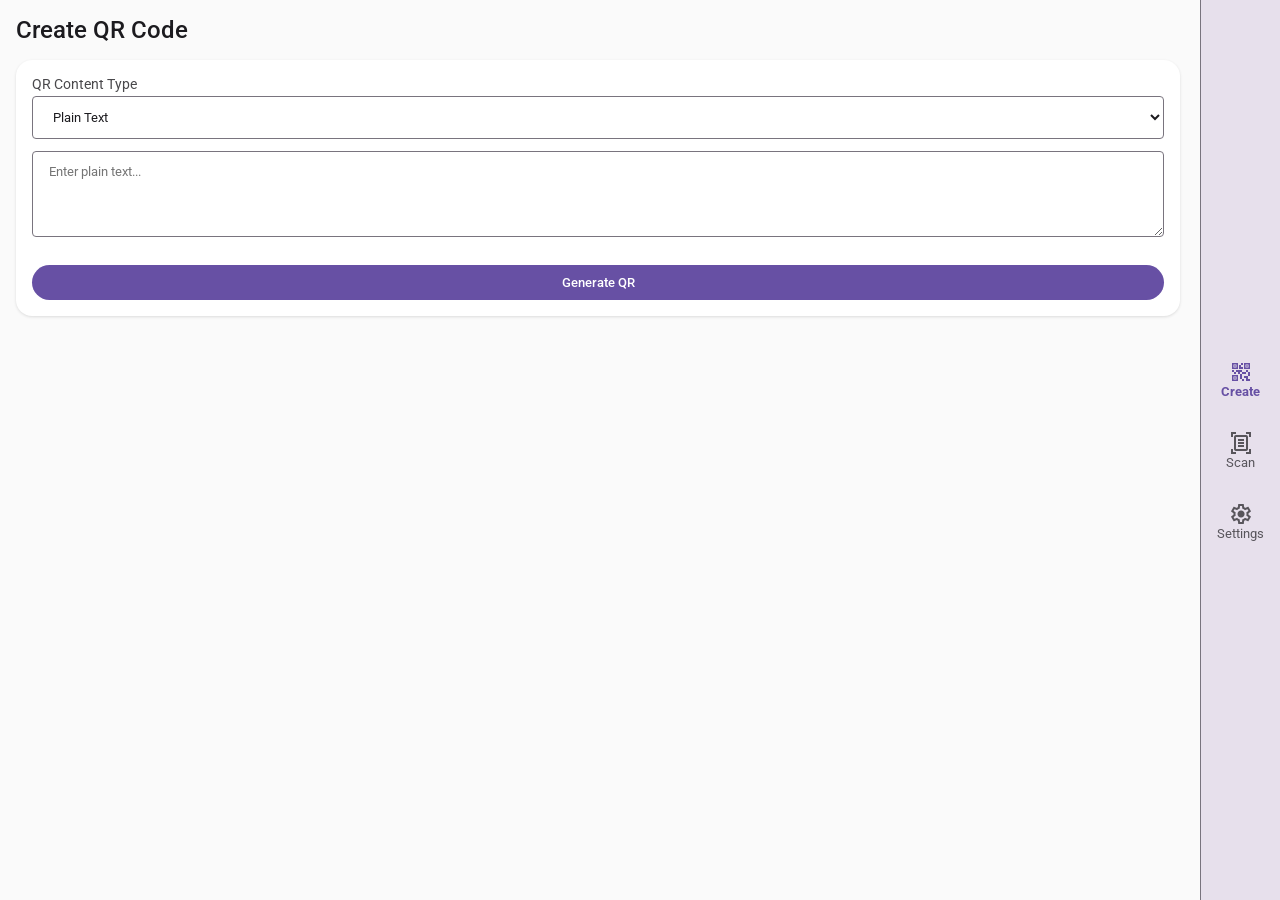
==== commit 021537fe: "v2.0 of qr studio" ====
--- a/index.html
+++ b/index.html
@@ -1,163 +1,246 @@
 <!DOCTYPE html>
 <html lang="en">
+
 <head>
-  <script>(()=>{try{const e=localStorage.getItem("theme"),t=matchMedia&&matchMedia("(prefers-color-scheme: dark)").matches;document.documentElement.dataset.theme=e||(t?"dark":"light")}catch(e){matchMedia&&matchMedia("(prefers-color-scheme: dark)").matches&&(document.documentElement.dataset.theme="dark")}})();</script>
   <meta charset="UTF-8">
-  <meta name="viewport" content="width=device-width, initial-scale=1.0, viewport-fit=cover">
-  <meta name="theme-color" content="#6d5dfc">
-  <meta name="color-scheme" content="light dark">
-  <meta name="mobile-web-app-capable" content="yes">
-  <meta name="apple-mobile-web-app-capable" content="yes">
-  <meta name="apple-mobile-web-app-title" content="QR Studio">
-  <meta name="description" content="Create QR codes including UPI payment QR codes, scan QR codes from camera, image upload, drag-drop, or clipboard paste. Responsive offline-capable PWA.">
-  <link rel="manifest" href="manifest.webmanifest">
-  <link rel="icon" href="assets/icon.svg" type="image/svg+xml">
-  <link rel="apple-touch-icon" href="assets/icon-192.png">
-  <link rel="stylesheet" href="index.css">
-  <title>QR Studio - Free QR Code Generator, UPI QR Generator and Scanner</title>
+  <meta name="viewport" content="width=device-width, initial-scale=1.0">
+
+  <title>QR Studio | Offline QR Code Generator & Scanner</title>
+  <meta name="description"
+    content="A free, offline-capable Progressive Web App to create and scan QR codes securely on your device.">
+  <meta property="og:type" content="website">
+  <meta property="og:url" content="https://qr.blzr.sbs/">
+  <meta property="og:title" content="QR Studio | Free Offline QR Generator & Scanner">
+  <meta property="og:description"
+    content="Create, customize, and scan QR codes securely on your device. 100% free, fully offline, and privacy-focused PWA.">
+  <meta property="og:image" content="https://qr.blzr.sbs/assets/og-image.webp">
+  <meta property="og:image:width" content="1200">
+  <meta property="og:image:height" content="630">
+  <meta property="og:image:alt" content="Preview of the QR Studio application interface">
+  <meta property="og:site_name" content="QR Studio">
+
+  <meta name="twitter:card" content="summary_large_image">
+  <meta name="twitter:url" content="https://qr.blzr.sbs/">
+  <meta name="twitter:title" content="QR Studio | Offline QR Generator">
+  <meta name="twitter:description"
+    content="Create, customize, and scan QR codes securely on your device. 100% free and fully offline.">
+  <meta name="twitter:image" content="https://qr.blzr.sbs/assets/og-image.webp">
+  <meta name="twitter:image:alt" content="Preview of the QR Studio application interface">
+  <meta name="theme-color" content="#6750A4">
+  <link rel="icon" type="image/svg+xml" href="/assets/icon-monochrome.svg">
+
+  <link rel="icon" type="image/x-icon" href="/assets/favicon.ico">
+
+  <link rel="apple-touch-icon" href="/assets/apple-touch-icon.png">
+  <link rel="icon" type="image/png" sizes="32x32" href="/assets/favicon-32x32.png">
+  <link rel="icon" type="image/png" sizes="16x16" href="/assets/favicon-16x16.png">
+
+  <link rel="mask-icon" href="/assets/icon-monochrome.svg" color="#6750A4">
+
+  <link rel="manifest" href="site.webmanifest">
+  <link rel="stylesheet" href="style.css">
+  <link rel="stylesheet" href="https://fonts.googleapis.com/css2?family=Roboto:wght@400;500;700&display=swap">
+  <link rel="stylesheet"
+    href="https://fonts.googleapis.com/css2?family=Material+Symbols+Outlined:opsz,wght,FILL,GRAD@24,400,0,0" />
+
+  <script>
+    const savedAppTheme = localStorage.getItem('qr_app_theme') || 'system';
+    if (savedAppTheme !== 'system') document.documentElement.setAttribute('data-theme', savedAppTheme);
+  </script>
 </head>
+
 <body>
-  <div id="preloader" class="preloader">
-    <div class="loader-card"><span class="spinner"></span><strong>Loading QR Studio...</strong></div>
-  </div>
-  <div class="bg-orb orb-one"></div><div class="bg-orb orb-two"></div>
-  
-  <header class="site-header glass shell">
-    <div class="hero-copy">
-      <div class="hero-title-row">
-        <h1>QR Studio</h1><span id="networkStatus" class="status-badge">Checking...</span>
-      </div>
-      <p class="eyebrow toolkit-label">Offline-capable QR toolkit</p>
-      <p class="subtitle">Create regular QR codes and UPI payment QR codes, then scan QR codes with camera, upload, drag-drop, or paste.</p>
-    </div>
-    <nav class="header-actions">
-      <a class="btn secondary" href="about.html">About</a>
-      <button id="installBtn" class="btn secondary hidden" type="button">Install</button>
-      <button id="themeToggle" class="icon-btn" type="button" aria-label="Toggle theme">☾</button>
-    </nav>
-  </header>
-
-  <main class="app-shell shell">
-    <section class="panel glass">
-      <div class="section-heading">
-        <div><p class="eyebrow">Generator</p><h2>Create QR code</h2></div>
-        <span class="pill">PNG / SVG</span>
-      </div>
-      <div class="bento-grid generator-grid">
-        <div class="bento-tile tile-type">
-          <label>QR type
-            <select id="qrType">
-              <option value="text">Plain text</option>
-              <option value="url" selected>URL</option>
-              <option value="upi">UPI payment</option>
-              <option value="wifi">Wi-Fi</option>
-              <option value="vcard">Contact card</option>
-              <option value="email">Email</option>
-              <option value="phone">Phone / SMS</option>
-              <option value="event">Event</option>
-            </select>
-          </label>
-        </div>
-        <div class="bento-tile tile-size">
-          <label>QR size
-            <input id="qrSize" type="range" min="180" max="420" value="280">
-            <span id="sizeValue" class="hint">280px</span>
-          </label>
-          <label>Error correction
-            <select id="errorCorrection">
-              <option value="L">L - Low 7%</option>
-              <option value="M">M - Medium 15%</option>
-              <option value="Q" selected>Q - Quartile 25%</option>
-              <option value="H">H - High 30%</option>
-            </select>
-          </label>
-        </div>
-        <div class="bento-tile tile-fields">
-          <div class="tile-title-row"><strong>Content</strong><span class="hint">Fill mandatory fields</span></div>
-          <div id="dynamicFields" class="dynamic-fields single"></div>
-        </div>
-        <div class="bento-tile tile-validation">
-          <div class="tile-title-row"><strong>Validation</strong><span id="validationBadge" class="pill muted">Checking</span></div>
-          <ul id="validationList" class="validation-list"><li>Enter QR content to begin.</li></ul>
-        </div>
-        <div class="bento-tile tile-colors">
-          <div class="tile-title-row"><strong>Colors</strong><span class="hint">High contrast works best</span></div>
-          <div class="color-pair">
-            <label>Foreground<input id="foregroundColor" type="color" value="#111827"></label>
-            <label>Background<input id="backgroundColor" type="color" value="#ffffff"></label>
-          </div>
-        </div>
-        <div class="bento-tile tile-logo">
-          <div class="tile-title-row"><strong>Logo</strong><button id="clearLogoBtn" class="text-btn" type="button">Remove</button></div>
-          <label class="file-drop compact" for="logoInput">
-            <input id="logoInput" type="file" accept="image/*">
-            <span>Add logo/image</span><small>PNG, JPG, SVG recommended</small>
-          </label>
-        </div>
-        <div class="bento-tile tile-preview">
-          <div class="tile-title-row"><strong>Preview</strong><span id="previewEcHint" class="hint">Error correction: Q</span></div>
-          <div class="qr-preview-wrap"><div id="qrPreview" class="qr-preview"></div></div>
-          <div class="actions-row stretch-actions">
-            <button id="downloadPngBtn" class="btn primary" type="button">Download PNG</button>
-            <button id="downloadSvgBtn" class="btn secondary" type="button">Download SVG</button>
-            <button id="shareQrBtn" class="btn secondary" type="button">Share QR</button>
-          </div>
+
+  <main id="app-content" aria-live="polite">
+    <section id="create-view" class="view active" aria-labelledby="create-heading">
+      <h1 id="create-heading">Create QR Code</h1>
+      <div class="m3-card">
+        <label class="field-label" for="qr-type">QR Content Type</label>
+        <select id="qr-type" class="m3-input" aria-label="Select the type of QR code to generate"></select>
+        <div id="dynamic-form-container" role="form"></div>
+        <button id="btn-generate" class="m3-button primary" style="width: 100%; margin-top: 12px;">Generate QR</button>
+      </div>
+
+      <div id="qr-result-card" class="m3-card" style="display: none;" aria-live="assertive">
+        <button id="btn-clear-qr-result" class="icon-btn-close" aria-label="Clear Generated QR"><span
+            class="material-symbols-outlined">close</span></button>
+        <div id="qr-canvas-container" aria-label="Generated QR Code image"></div>
+        <div class="action-buttons" style="justify-content: center;">
+          <button id="btn-download" class="m3-button primary"><span class="material-symbols-outlined"
+              aria-hidden="true">download</span> Download</button>
+          <button id="btn-share-qr" class="m3-button secondary"><span class="material-symbols-outlined"
+              aria-hidden="true">share</span> Share</button>
         </div>
       </div>
     </section>
 
-    <section class="panel glass" id="scanner-section">
-      <div class="section-heading">
-        <div><p class="eyebrow">Scanner</p><h2>Scan QR code</h2></div>
-        <span id="permissionBadge" class="pill muted">Camera idle</span>
-      </div>
-      <div class="bento-grid scanner-grid">
-        <div class="bento-tile tile-camera-select">
-          <label>Camera
-            <select id="cameraSelect">
-              <option value="environment">Back camera preferred</option>
-              <option value="user">Front camera preferred</option>
-            </select>
-          </label>
-        </div>
-        <div class="bento-tile tile-camera-actions">
-          <strong>Camera Controls</strong>
-          <div class="actions-row stretch-actions">
-            <button id="startScanBtn" class="btn primary" type="button">Start</button>
-            <button id="stopScanBtn" class="btn secondary" type="button" disabled>Stop</button>
-          </div>
-        </div>
-        <div class="bento-tile tile-reader">
-          <div class="tile-title-row"><strong>Camera view</strong><span class="hint">Display QR in front of camera</span></div>
-          <div id="reader" class="reader"></div>
-          <p class="hint no-margin">Tip: paste a QR screenshot anywhere on this page to scan it.</p>
-        </div>
-        <div class="bento-tile tile-upload">
-          <div class="tile-title-row"><strong>Image scan</strong></div>
-          <label class="file-drop" for="imageScanInput" id="imageDropZone">
-            <input id="imageScanInput" type="file" accept="image/*">
-            <span>Upload or drop a QR image</span><small>You can also paste a copied QR screenshot</small>
-          </label>
-        </div>
-        <div class="bento-tile tile-result">
-          <div class="result-header"><strong>Decoded result</strong><span id="resultType" class="pill muted">Waiting</span></div>
-          <textarea id="scanResult" readonly placeholder="Scanned QR content will appear here..."></textarea>
-          <div class="actions-row stretch-actions">
-            <button id="openUrlBtn" class="btn secondary" type="button" disabled>Open</button>
-            <button id="copyResultBtn" class="btn primary" type="button" disabled>Copy</button>
-            <button id="shareResultBtn" class="btn secondary" type="button" disabled>Share</button>
-          </div>
-        </div>
-      </div>
+    <section id="scan-view" class="view" aria-labelledby="scan-heading">
+      <h1 id="scan-heading">Scan QR Code</h1>
+      <div class="m3-card">
+        <div id="reader" style="width: 100%; border-radius: 12px; overflow: hidden; background: #000;"></div>
+        <div class="action-buttons">
+          <button id="btn-start-scan" class="m3-button primary"><span class="material-symbols-outlined"
+              aria-hidden="true">camera</span> Start Camera</button>
+          <button id="btn-stop-scan" class="m3-button" style="display:none;">Stop Camera</button>
+          <label for="qr-file-upload" class="m3-button secondary" style="margin:0;"><span
+              class="material-symbols-outlined" aria-hidden="true">image</span> Load Image</label>
+          <input type="file" id="qr-file-upload" accept="image/*" style="display: none;">
+        </div>
+      </div>
+
+      <div id="scan-result-card" class="m3-card" style="display: none;" aria-live="polite">
+        <button id="btn-clear-scan-result" class="icon-btn-close" aria-label="Clear Scanned Result"><span
+            class="material-symbols-outlined">close</span></button>
+        <h3>Decoded Result</h3>
+
+        <img id="scan-image-preview" src=""
+          style="display:none; width: 100px; height: 100px; object-fit: contain; border-radius: 8px; margin-bottom: 12px; background: #fff;"
+          alt="Uploaded QR Image">
+
+        <textarea id="scan-result-text" class="m3-input" rows="4" readonly></textarea>
+        <div class="action-buttons">
+          <button id="btn-copy-result" class="m3-button primary">Copy</button>
+          <button id="btn-share-result" class="m3-button secondary">Share Text</button>
+        </div>
+      </div>
+    </section>
+
+    <section id="settings-view" class="view" aria-labelledby="settings-heading">
+      <h1 id="settings-heading">Settings & Customization</h1>
+
+      <div class="m3-card">
+        <h3>App Preferences</h3>
+        <div class="setting-row">
+          <label for="app-theme-selector">App Theme</label>
+          <select id="app-theme-selector" class="m3-input" style="width: auto; margin:0;">
+            <option value="system">System Default</option>
+            <option value="light">Light Mode</option>
+            <option value="dark">Dark Mode</option>
+          </select>
+        </div>
+      </div>
+
+      <div class="m3-card">
+        <h3>QR Appearance (Auto-Saved)</h3>
+        <div class="setting-row">
+          <label for="color-fg">Foreground Color</label>
+          <input type="color" id="color-fg">
+        </div>
+        <div class="setting-row" style="margin-bottom: 0;">
+          <label for="color-bg">Background Color</label>
+          <input type="color" id="color-bg">
+        </div>
+
+        <div class="contrast-box">
+          <span id="contrast-text">Checking Contrast...</span>
+          <small id="contrast-subtext">Calculating ratio...</small>
+        </div>
+
+        <div class="setting-row">
+          <label for="error-correction">Error Correction</label>
+          <select id="error-correction" class="m3-input" style="width: auto; margin:0;">
+            <option value="L">Low (7%)</option>
+            <option value="M">Medium (15%)</option>
+            <option value="Q">Quartile (25%)</option>
+            <option value="H">High (30%)</option>
+          </select>
+        </div>
+
+        <hr aria-hidden="true">
+        <h3>Integrated Logo</h3>
+        <p style="font-size: 14px; margin-bottom: 12px; opacity: 0.8;">Upload a logo to embed in the center of your QR
+          codes.</p>
+        <input type="file" id="logo-input" class="m3-input" accept="image/png, image/jpeg">
+
+        <div id="logo-preview-container" class="m3-card"
+          style="display: none; padding: 8px; margin-top: 8px; align-items: center; width: max-content;">
+          <button id="btn-clear-logo" class="icon-btn-close" style="top: -10px; right: -10px;"
+            aria-label="Remove uploaded logo"><span class="material-symbols-outlined">close</span></button>
+          <img id="logo-preview" src="" alt="Uploaded Logo Preview"
+            style="width: 50px; height: 50px; border-radius: 8px; object-fit: contain; background: #fff;">
+        </div>
+      </div>
+
+      <div class="m3-card">
+        <h3>About & FAQ</h3>
+        <p style="font-size: 14px; margin-bottom: 16px; line-height: 1.5; opacity: 0.9;"><strong>QR Studio -
+            v2.0</strong><br>A privacy-focused, offline-capable Progressive Web App for creating and scanning QR codes
+          securely on your device.</p>
+
+        <h4>Frequently Asked Questions</h4>
+
+        <details class="faq-item">
+          <summary>Is this app truly offline?</summary>
+          <p>Yes! Once loaded for the first time, your browser caches the app using a Service Worker. After that, you
+            don't need an internet connection to generate or scan QR codes.</p>
+        </details>
+
+        <details class="faq-item">
+          <summary>What happens to the data?</summary>
+          <p>Nothing leaves your device. Since this is a static site, all QR code generation and scanning happen
+            entirely locally within your browser. We do not collect, store, or transmit any usage data, analytics, or
+            personal information.</p>
+        </details>
+
+        <details class="faq-item">
+          <summary>What additional 3rd party libraries are being used?</summary>
+          <p>This app relies on two excellent open-source libraries: <strong>html5-qrcode</strong> for scanning QR codes
+            via your camera or images, and <strong>qr-code-styling</strong> for generating and customizing the QR codes.
+          </p>
+        </details>
+
+        <details class="faq-item">
+          <summary>How can I install on my phone?</summary>
+          <p>On Android (Chrome), tap the browser's three-dot menu and select "Install App" or "Add to Home Screen". On
+            iOS (Safari), tap the Share icon and select "Add to Home Screen". This lets you use it in full-screen mode
+            like a native app.</p>
+        </details>
+
+        <details class="faq-item">
+          <summary>What is this PWA?</summary>
+          <p>PWA stands for Progressive Web App. It is a modern web technology that allows a website to function exactly
+            like a native mobile or desktop app, offering features like offline capabilities, home screen installation,
+            and seamless performance.</p>
+        </details>
+
+        <details class="faq-item">
+          <summary>What is Error Correction?</summary>
+          <p>Error correction allows a QR code to be partially obscured, damaged, or covered (like adding a center logo)
+            while still remaining scannable. Higher error correction levels (like 'High') make the QR code pattern
+            denser but much more resilient to damage.</p>
+        </details>
+
+        <details class="faq-item">
+          <summary>Why is the contrast ratio important?</summary>
+          <p>If the background and foreground colors are too similar (e.g., light gray on white), older smartphone
+            cameras will fail to read the QR code. Use the built-in checker to aim for a contrast ratio of at least
+            4.5:1 to ensure scanners can easily read it.</p>
+        </details>
+
+        <details class="faq-item">
+          <summary>Where can I find the source code for this app?</summary>
+          <p>This project is completely open-source and transparent. You can view, audit, or contribute to the source
+            code on GitHub at <a href="https://github.com/1bl4z3r/qr" target="_blank" rel="noopener"
+              style="color: var(--md-primary); text-decoration: none; font-weight: 500;">https://github.com/1bl4z3r/qr</a>.
+          </p>
+        </details>
+      </div>
+
     </section>
   </main>
 
-  <footer class="site-footer shell"><p>Privacy-first: QR generation and scanning happen in your browser. No QR history is stored.</p></footer>
-  
-  <script defer src="assets/vendor/qr-code-styling.min.js"></script>
-  <script defer src="assets/vendor/html5-qrcode.min.js"></script>
-  <script defer src="index.js?v=2026-06-03"></script>
-
+  <nav class="m3-nav" role="navigation" aria-label="Main Application Navigation">
+    <button class="nav-item active" data-target="create-view"><span
+        class="material-symbols-outlined">qr_code_2</span><span>Create</span></button>
+    <button class="nav-item" data-target="scan-view"><span
+        class="material-symbols-outlined">document_scanner</span><span>Scan</span></button>
+    <button class="nav-item" data-target="settings-view"><span
+        class="material-symbols-outlined">settings</span><span>Settings</span></button>
+  </nav>
+
+  <script src="https://unpkg.com/html5-qrcode"></script>
+  <script src="https://unpkg.com/qr-code-styling@1.5.0/lib/qr-code-styling.js"></script>
+  <script src="app.js"></script>
   <script>
     if ('serviceWorker' in navigator) {
       window.addEventListener('load', () => {
@@ -166,4 +249,5 @@
     }
   </script>
 </body>
+
 </html>
--- a/style.css
+++ b/style.css
@@ -0,0 +1,82 @@
+:root {
+  --md-bg: #FAFAFA; --md-surface: #FFFFFF; --md-on-surface: #1C1B1F;
+  --md-primary: #6750A4; --md-on-primary: #FFFFFF; --md-surface-variant: #E7E0EC;
+  --md-outline: #79747E; --nav-size: 80px;
+}
+
+:root[data-theme="dark"] {
+  --md-bg: #141218; --md-surface: #2B2930; --md-on-surface: #E6E1E5;
+  --md-primary: #D0BCFF; --md-on-primary: #381E72; --md-surface-variant: #49454F;
+  --md-outline: #938F99;
+}
+
+@media (prefers-color-scheme: dark) {
+  :root:not([data-theme="light"]) {
+    --md-bg: #141218; --md-surface: #2B2930; --md-on-surface: #E6E1E5;
+    --md-primary: #D0BCFF; --md-on-primary: #381E72; --md-surface-variant: #49454F;
+    --md-outline: #938F99;
+  }
+}
+
+* { box-sizing: border-box; margin: 0; padding: 0; font-family: 'Roboto', sans-serif; }
+
+body { background-color: var(--md-bg); color: var(--md-on-surface); display: flex; flex-direction: column; height: 100vh; overflow: hidden; transition: background-color 0.3s, color 0.3s; }
+
+#app-content { flex: 1; overflow-y: auto; padding: 16px; padding-bottom: 90px; scroll-behavior: smooth; }
+
+h1 { font-size: 24px; margin-bottom: 16px; font-weight: 500; }
+h3 { margin-bottom: 12px; font-weight: 500; }
+h4 { margin-bottom: 12px; font-weight: 500; font-size: 16px; }
+hr { border: 0; height: 1px; background: var(--md-outline); margin: 16px 0; opacity: 0.3; }
+
+.m3-card { position: relative; background: var(--md-surface); border-radius: 16px; padding: 16px; margin-bottom: 16px; box-shadow: 0 1px 3px rgba(0,0,0,0.12); transition: background-color 0.3s; }
+.m3-input { width: 100%; padding: 12px 16px; margin-bottom: 12px; border-radius: 4px; border: 1px solid var(--md-outline); background: transparent; color: var(--md-on-surface); }
+.m3-input:focus { outline: 2px solid var(--md-primary); }
+
+select.m3-input { background-color: var(--md-surface); }
+select.m3-input option { background-color: var(--md-surface); color: var(--md-on-surface); }
+
+.checkbox-label { display: flex; align-items: center; gap: 8px; margin-bottom: 12px; cursor: pointer; }
+
+.field-group { display: flex; gap: 8px; width: 100%; }
+.field-group > div { flex: 1; }
+.field-label { display: block; margin-bottom: 4px; font-size: 14px; opacity: 0.8;}
+
+.m3-button { padding: 10px 24px; border-radius: 20px; border: none; font-weight: 500; cursor: pointer; transition: 0.2s; display: inline-flex; align-items: center; justify-content: center; gap: 8px; }
+.m3-button.primary { background: var(--md-primary); color: var(--md-on-primary); }
+.m3-button.secondary { background: var(--md-surface-variant); color: var(--md-on-surface); }
+.action-buttons { display: flex; gap: 8px; flex-wrap: wrap; margin-top: 12px; }
+
+.icon-btn-close { position: absolute; top: 12px; right: 12px; background: var(--md-surface-variant); color: var(--md-on-surface); border: none; border-radius: 50%; width: 32px; height: 32px; display: flex; align-items: center; justify-content: center; cursor: pointer; opacity: 0.8; transition: 0.2s; }
+.icon-btn-close:hover { opacity: 1; transform: scale(1.1); }
+
+.contrast-box { background: var(--md-surface-variant); padding: 12px; border-radius: 8px; margin-top: 8px; margin-bottom: 16px; display: flex; flex-direction: column; gap: 4px; }
+.contrast-box span { font-weight: 500; }
+.contrast-box small { font-size: 12px; opacity: 0.8; }
+
+.setting-row { display: flex; align-items: center; justify-content: space-between; margin-bottom: 16px; gap: 16px; flex-wrap: wrap;}
+.setting-row label { font-weight: 500; }
+.setting-row input[type="color"] { width: 50px; height: 40px; padding: 0; border: none; border-radius: 4px; cursor: pointer; background: transparent; }
+
+/* FAQ Accordion Styling */
+.faq-item { margin-bottom: 8px; border: 1px solid var(--md-outline); border-radius: 8px; overflow: hidden; }
+.faq-item summary { font-weight: 500; cursor: pointer; padding: 12px 16px; background: var(--md-surface-variant); outline: none; list-style: none; display: flex; justify-content: space-between; align-items: center; }
+.faq-item summary::-webkit-details-marker { display: none; }
+.faq-item summary::after { content: "expand_more"; font-family: 'Material Symbols Outlined'; font-size: 20px; transition: transform 0.3s ease; }
+.faq-item[open] summary::after { transform: rotate(180deg); }
+.faq-item p { padding: 12px 16px; font-size: 14px; opacity: 0.9; line-height: 1.5; border-top: 1px solid var(--md-outline); }
+
+.m3-nav { position: fixed; bottom: 0; left: 0; right: 0; height: var(--nav-size); background: var(--md-surface-variant); display: flex; justify-content: space-around; align-items: center; z-index: 100; transition: background-color 0.3s; }
+.nav-item { background: transparent; border: none; color: var(--md-on-surface); display: flex; flex-direction: column; align-items: center; cursor: pointer; opacity: 0.7; transition: color 0.3s; }
+.nav-item.active { opacity: 1; font-weight: bold; color: var(--md-primary); }
+
+.view { display: none; }
+.view.active { display: block; }
+
+#qr-canvas-container { display: flex; justify-content: center; background: white; padding: 16px; border-radius: 8px; margin-bottom: 16px; }
+
+@media (min-width: 768px) {
+  body { flex-direction: row; }
+  #app-content { padding-right: calc(var(--nav-size) + 20px); padding-bottom: 16px; }
+  .m3-nav { top: 0; bottom: 0; left: auto; right: 0; width: var(--nav-size); height: 100vh; flex-direction: column; justify-content: center; gap: 32px; border-left: 1px solid var(--md-outline); }
+}
